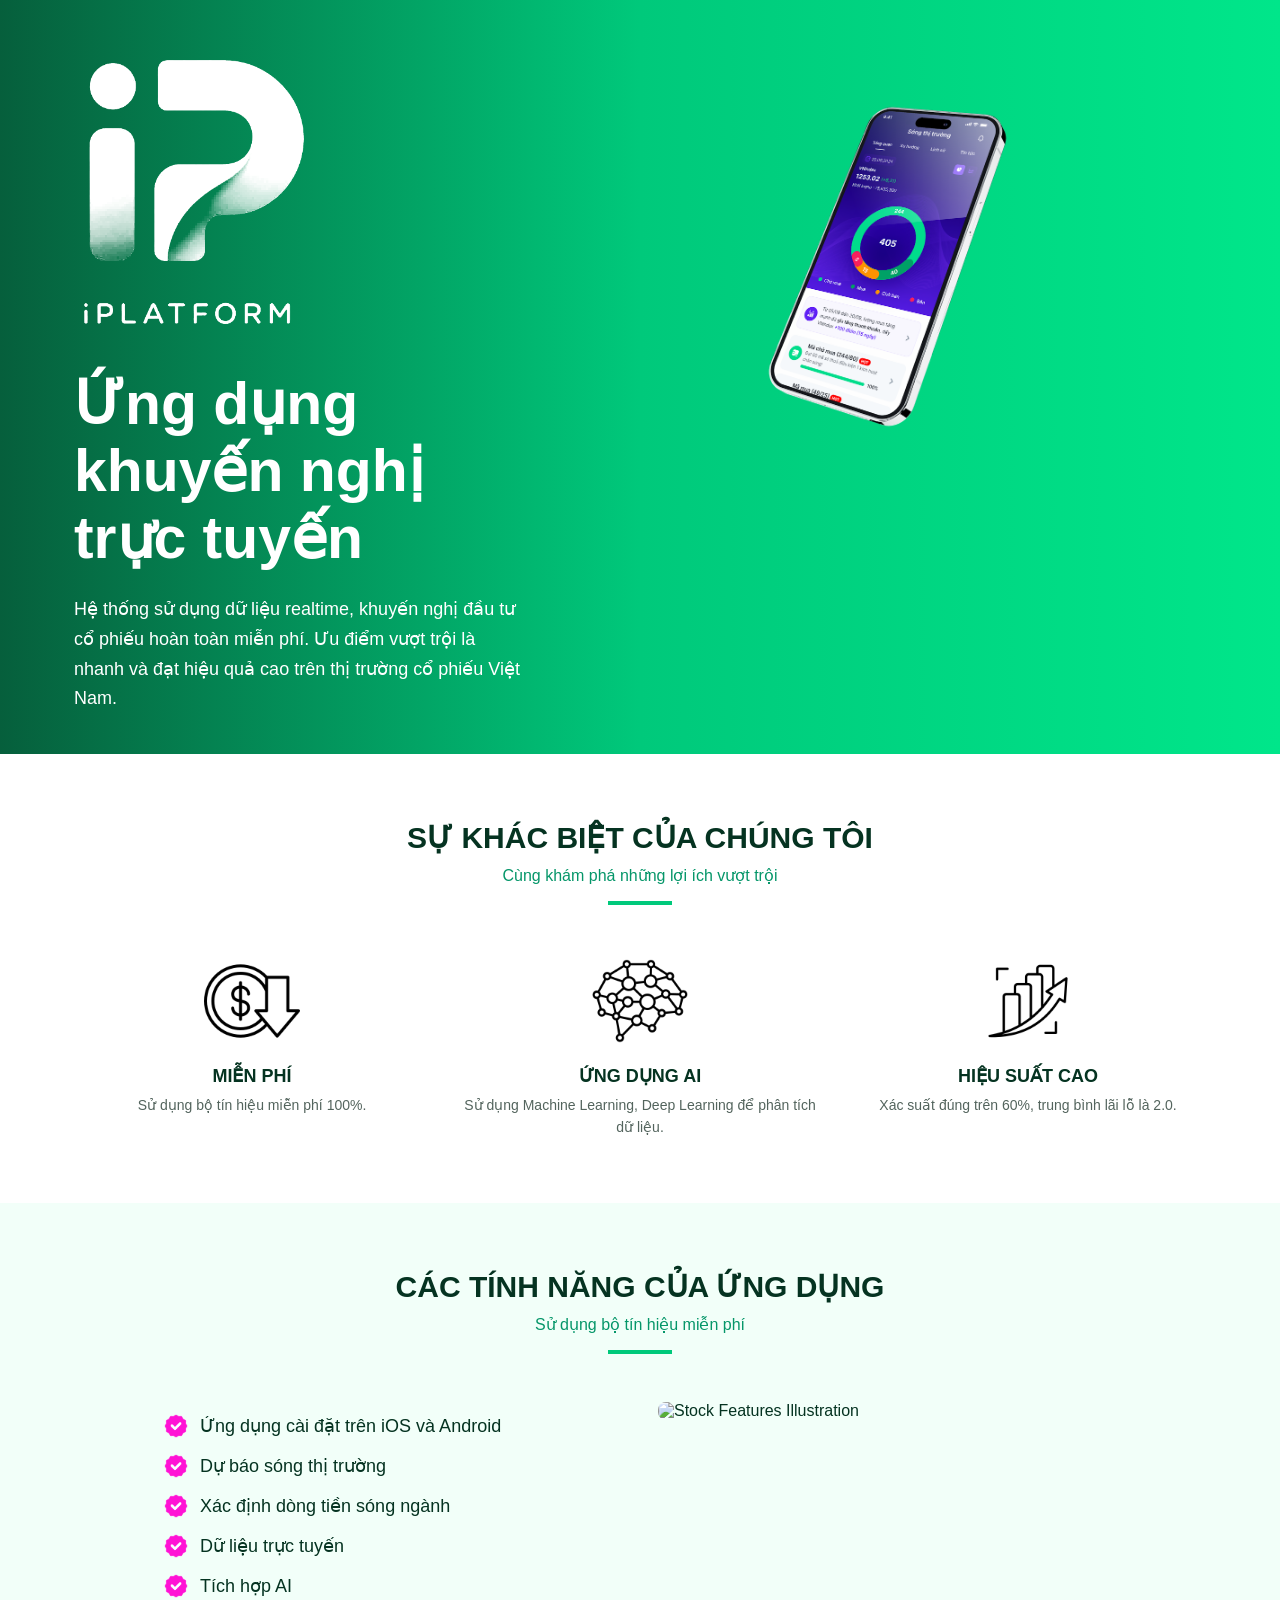
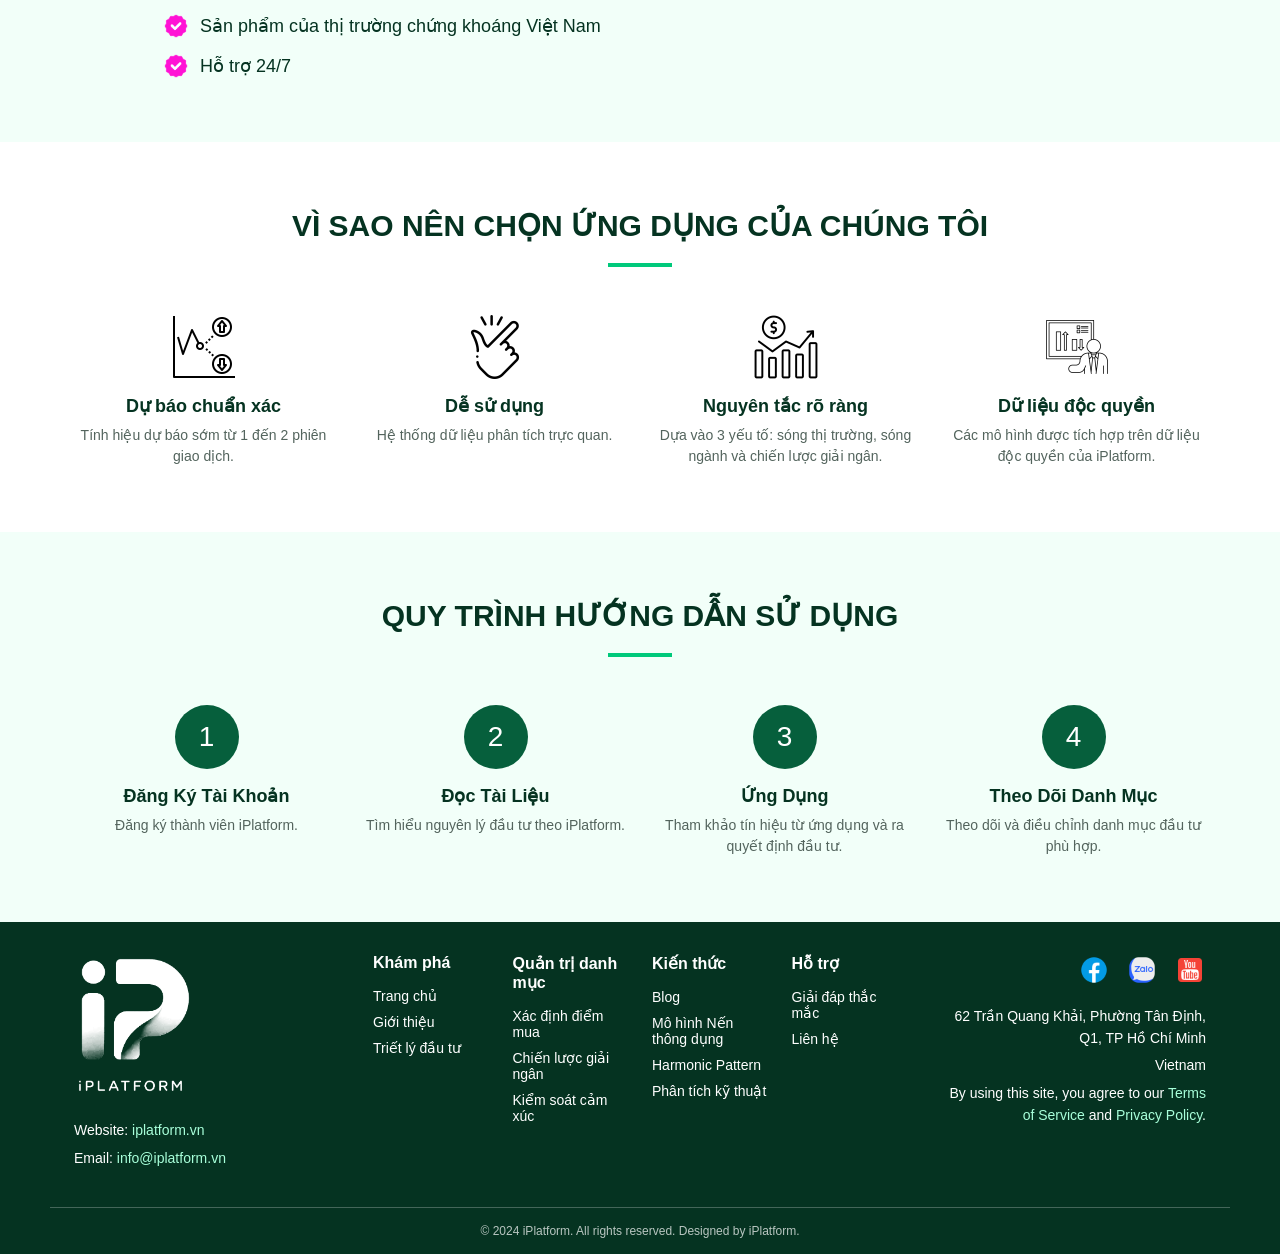
==== index.html @ efc43e3b "first commit" ====
<!doctype html>
<html lang="vi">
  <head>
    <meta charset="utf-8" />
    <meta name="viewport" content="width=device-width, initial-scale=1" />
    <title>iPlatform - Ung dung khuyen nghi truc tuyen</title>
    <meta
      name="description"
      content="He thong su dung du lieu realtime, khuyen nghi dau tu co phieu hoan toan mien phi."
    />
    <link rel="stylesheet" href="./styles.css" />
  </head>
  <body>
    <main class="page">
      <section class="hero">
        <div class="container hero-grid">
          <div class="hero-copy">
            <a class="logo-link hero-brand" href="#" aria-label="iPlatform">
              <img src="./images/iplatform-logo.png" alt="iPlatform" />
            </a>
            <h1>Ứng dụng khuyến nghị trực tuyến</h1>
            <p>
              Hệ thống sử dụng dữ liệu realtime, khuyến nghị đầu tư cổ phiếu
              hoàn toàn miễn phí. Ưu điểm vượt trội là nhanh và đạt hiệu quả
              cao trên thị trường cổ phiếu Việt Nam.
            </p>
          </div>
          <div class="hero-media">
            <img src="./images/stock-features.png" alt="Chart Illustration" />
          </div>
        </div>
      </section>

      <section class="section section-white">
        <div class="section-heading">
          <h2>SỰ KHÁC BIỆT CỦA CHÚNG TÔI</h2>
          <p>Cùng khám phá những lợi ích vượt trội</p>
          <span></span>
        </div>
        <div class="container feature-row">
          <article class="feature-card">
            <img src="./images/low-cost.png" alt="Low Cost" />
            <h3>MIỄN PHÍ</h3>
            <p>Sử dụng bộ tín hiệu miễn phí 100%.</p>
          </article>
          <article class="feature-card">
            <img src="./images/secure.png" alt="Secure" />
            <h3>ỨNG DỤNG AI</h3>
            <p>Sử dụng Machine Learning, Deep Learning để phân tích dữ liệu.</p>
          </article>
          <article class="feature-card">
            <img src="./images/profit.png" alt="High Profit" />
            <h3>HIỆU SUẤT CAO</h3>
            <p>Xác suất đúng trên 60%, trung bình lãi lỗ là 2.0.</p>
          </article>
        </div>
      </section>

      <section class="section section-soft">
        <div class="container narrow">
          <div class="section-heading">
            <h2>CÁC TÍNH NĂNG CỦA ỨNG DỤNG</h2>
            <p>Sử dụng bộ tín hiệu miễn phí</p>
            <span></span>
          </div>
          <div class="app-features">
            <ul>
              <li><img src="./images/check-icon.png" alt="" />Ứng dụng cài đặt trên iOS và Android</li>
              <li><img src="./images/check-icon.png" alt="" />Dự báo sóng thị trường</li>
              <li><img src="./images/check-icon.png" alt="" />Xác định dòng tiền sóng ngành</li>
              <li><img src="./images/check-icon.png" alt="" />Dữ liệu trực tuyến</li>
              <li><img src="./images/check-icon.png" alt="" />Tích hợp AI</li>
              <li><img src="./images/check-icon.png" alt="" />Sản phẩm của thị trường chứng khoáng Việt Nam</li>
              <li><img src="./images/check-icon.png" alt="" />Hỗ trợ 24/7</li>
            </ul>
            <img class="phone-art" src="./images/stock.png" alt="Stock Features Illustration" />
          </div>
        </div>
      </section>

      <section class="section section-white">
        <div class="container">
          <div class="section-heading">
            <h2>VÌ SAO NÊN CHỌN ỨNG DỤNG CỦA CHÚNG TÔI</h2>
            <span></span>
          </div>
          <div class="reason-grid">
            <article>
              <img src="./images/icon-fast-trade.png" alt="Giao dịch nhanh chóng" />
              <h3>Dự báo chuẩn xác</h3>
              <p>Tính hiệu dự báo sớm từ 1 đến 2 phiên giao dịch.</p>
            </article>
            <article>
              <img src="./images/icon-secure.png" alt="Bảo mật cao" />
              <h3>Dễ sử dụng</h3>
              <p>Hệ thống dữ liệu phân tích trực quan.</p>
            </article>
            <article>
              <img src="./images/icon-market.png" alt="Phân tích thị trường" />
              <h3>Nguyên tắc rõ ràng</h3>
              <p>Dựa vào 3 yếu tố: sóng thị trường, sóng ngành và chiến lược giải ngân.</p>
            </article>
            <article>
              <img src="./images/icon-support.png" alt="Hỗ trợ 24/7" />
              <h3>Dữ liệu độc quyền</h3>
              <p>Các mô hình được tích hợp trên dữ liệu độc quyền của iPlatform.</p>
            </article>
          </div>
        </div>
      </section>

      <section class="section section-soft">
        <div class="container">
          <div class="section-heading">
            <h2>QUY TRÌNH HƯỚNG DẪN SỬ DỤNG</h2>
            <span></span>
          </div>
          <div class="steps">
            <article>
              <div>1</div>
              <h3>Đăng Ký Tài Khoản</h3>
              <p>Đăng ký thành viên iPlatform.</p>
            </article>
            <article>
              <div>2</div>
              <h3>Đọc Tài Liệu</h3>
              <p>Tìm hiểu nguyên lý đầu tư theo iPlatform.</p>
            </article>
            <article>
              <div>3</div>
              <h3>Ứng Dụng</h3>
              <p>Tham khảo tín hiệu từ ứng dụng và ra quyết định đầu tư.</p>
            </article>
            <article>
              <div>4</div>
              <h3>Theo Dõi Danh Mục</h3>
              <p>Theo dõi và điều chỉnh danh mục đầu tư phù hợp.</p>
            </article>
          </div>
        </div>
      </section>
    </main>

    <footer class="footer">
      <div class="container footer-grid">
        <div class="footer-brand">
          <a class="logo-link footer-logo" href="#" aria-label="iPlatform">
            <img src="./images/iplatform-logo.png" alt="iPlatform" />
          </a>
          <p>Website: <a href="#">iplatform.vn</a></p>
          <p>Email: <a href="#">info@iplatform.vn</a></p>
        </div>
        <nav class="footer-links" aria-label="Footer">
          <div>
            <h3>Khám phá</h3>
            <a href="#">Trang chủ</a>
            <a href="#">Giới thiệu</a>
            <a href="#">Triết lý đầu tư</a>
          </div>
          <div>
            <h3>Quản trị danh mục</h3>
            <a href="#">Xác định điểm mua</a>
            <a href="#">Chiến lược giải ngân</a>
            <a href="#">Kiểm soát cảm xúc</a>
          </div>
          <div>
            <h3>Kiến thức</h3>
            <a href="#">Blog</a>
            <a href="#">Mô hình Nến thông dụng</a>
            <a href="#">Harmonic Pattern</a>
            <a href="#">Phân tích kỹ thuật</a>
          </div>
          <div>
            <h3>Hỗ trợ</h3>
            <a href="#">Giải đáp thắc mắc</a>
            <a href="#">Liên hệ</a>
          </div>
        </nav>
        <div class="footer-contact">
          <div class="socials">
            <a href="#"><img src="./images/facebook.png" alt="Facebook" /></a>
            <a href="#"><img src="./images/zalo.png" alt="Zalo" /></a>
            <a href="#"><img src="./images/youtube.png" alt="YouTube" /></a>
          </div>
          <p>62 Trần Quang Khải, Phường Tân Định, Q1, TP Hồ Chí Minh</p>
          <p>Vietnam</p>
          <p>
            By using this site, you agree to our
            <a href="#">Terms of Service</a> and <a href="#">Privacy Policy</a>.
          </p>
        </div>
      </div>
      <div class="container copyright">
        © 2024 iPlatform. All rights reserved. Designed by iPlatform.
      </div>
    </footer>
  </body>
</html>
---- styles.css ----
:root {
  --green-950: #053321;
  --green-900: #065f3c;
  --green-700: #059669;
  --green-600: #00c97b;
  --green-500: #00e68a;
  --green-100: #e8fff5;
  --green-50: #f2fff9;
  --text: #073323;
  --muted: #53645d;
  --white: #ffffff;
}

* {
  box-sizing: border-box;
}

html,
body {
  margin: 0;
  min-height: 100%;
  font-family: "Segoe UI", Roboto, "Helvetica Neue", Arial, sans-serif;
  color: var(--text);
  background: var(--white);
  -webkit-font-smoothing: antialiased;
  text-rendering: optimizeLegibility;
}

h1,
h2,
h3,
p,
a,
strong,
small,
li {
  font-family: inherit;
}

img {
  display: block;
  max-width: 100%;
}

a {
  color: inherit;
  text-decoration: none;
}

.page {
  min-height: 100vh;
}

.container {
  width: min(100%, 1180px);
  margin: 0 auto;
  padding: 0 24px;
}

.narrow {
  width: min(100%, 1000px);
}

.hero {
  min-height: 70vh;
  padding: 50px 0 40px;
  color: var(--white);
  background: linear-gradient(90deg, var(--green-900), var(--green-600), var(--green-500));
  display: flex;
  align-items: flex-start;
}

.hero-grid {
  display: grid;
  grid-template-columns: 5fr 7fr;
  gap: 40px;
  align-items: start;
}

.hero-copy {
  display: flex;
  flex-direction: column;
  align-items: flex-start;
  text-align: left;
}

.hero h1 {
  margin: 28px 0 0;
  font-size: clamp(38px, 4.6vw, 60px);
  line-height: 1.14;
  font-weight: 700;
}

.hero p {
  margin: 24px 0 0;
  font-size: 18px;
  line-height: 1.65;
}

.hero-media {
  display: flex;
  justify-content: center;
}

.hero-media img {
  width: 100%;
  max-width: 800px;
  border-radius: 8px;
}

.brand,
.logo-link {
  display: inline-flex;
  align-items: center;
  gap: 18px;
}

.hero-brand {
  margin-bottom: 8px;
}

.logo-link img {
  width: 220px;
  height: auto;
  object-fit: contain;
}

.hero-brand img {
  width: min(100%, 240px);
  max-width: 240px;
}

.brand-mark {
  width: 102px;
  height: 102px;
  border: 8px solid currentColor;
  border-top-color: transparent;
  border-radius: 0 0 56px 56px;
  position: relative;
  display: inline-flex;
  align-items: flex-end;
  justify-content: center;
  gap: 7px;
  padding: 0 12px 10px;
}

.brand-mark span {
  width: 13px;
  background: currentColor;
  border-radius: 6px 6px 0 0;
}

.brand-mark span:nth-child(1) {
  height: 63px;
}

.brand-mark span:nth-child(2) {
  height: 82px;
}

.brand-mark span:nth-child(3) {
  height: 43px;
}

.brand-text {
  display: grid;
  gap: 4px;
}

.brand-text strong {
  font-size: clamp(42px, 5vw, 76px);
  line-height: 1;
  font-weight: 700;
  letter-spacing: 0;
}

.brand-text small {
  font-size: clamp(18px, 2vw, 28px);
  line-height: 1.1;
}

.section {
  padding: 64px 0;
}

.section-white {
  background: var(--white);
  color: var(--green-950);
}

.section-soft {
  background: var(--green-50);
  color: var(--green-950);
}

.section-heading {
  margin: 0 auto 48px;
  text-align: center;
  padding: 0 24px;
}

.section-heading h2 {
  margin: 0;
  font-size: 30px;
  line-height: 1.35;
  font-weight: 700;
  text-transform: uppercase;
}

.section-heading p {
  margin: 8px 0 0;
  color: var(--green-700);
}

.section-heading span {
  display: block;
  width: 64px;
  height: 4px;
  margin: 16px auto 0;
  background: var(--green-600);
}

.feature-row {
  display: grid;
  grid-template-columns: repeat(3, 1fr);
  gap: 32px;
}

.feature-card,
.reason-grid article,
.steps article {
  text-align: center;
}

.feature-card img {
  width: 96px;
  height: 96px;
  margin: 0 auto 16px;
  object-fit: contain;
}

.feature-card h3,
.reason-grid h3,
.steps h3 {
  margin: 0;
  font-size: 18px;
  font-weight: 700;
}

.feature-card p,
.reason-grid p,
.steps p {
  margin: 8px auto 0;
  color: var(--muted);
  font-size: 14px;
  line-height: 1.55;
}

.app-features {
  display: flex;
  align-items: flex-start;
  gap: 36px;
}

.app-features ul {
  flex: 1;
  margin: 12px 0 0;
  padding: 0;
  list-style: none;
  display: grid;
  gap: 16px;
  font-size: 18px;
}

.app-features li {
  display: flex;
  align-items: center;
  gap: 12px;
}

.app-features li img {
  width: 24px;
  height: 24px;
  object-fit: contain;
  filter: hue-rotate(92deg) saturate(1.7) brightness(1.08);
}

.phone-art {
  flex: 1;
  width: min(100%, 420px);
  max-height: 520px;
  margin: 0 auto;
  border-radius: 8px;
  object-fit: contain;
}

.reason-grid {
  display: grid;
  grid-template-columns: repeat(4, 1fr);
  gap: 32px;
  margin-top: 32px;
}

.reason-grid img {
  width: 64px;
  height: 64px;
  margin: 0 auto 16px;
  object-fit: contain;
  filter: hue-rotate(92deg) saturate(1.35);
}

.steps {
  display: grid;
  grid-template-columns: repeat(4, 1fr);
  gap: 24px;
  margin-top: 32px;
}

.steps article div {
  width: 64px;
  height: 64px;
  margin: 0 auto 16px;
  border-radius: 50%;
  display: grid;
  place-items: center;
  background: var(--green-900);
  color: var(--white);
  font-size: 28px;
}

.footer {
  padding: 32px 0 0;
  color: var(--white);
  background: var(--green-950);
}

.footer-grid {
  display: grid;
  grid-template-columns: minmax(220px, 1fr) 2fr minmax(220px, 1fr);
  gap: 32px;
  align-items: start;
}

.footer .brand {
  gap: 12px;
  margin-bottom: 18px;
}

.footer-logo {
  margin-bottom: 18px;
}

.footer-logo img {
  width: 120px;
  height: auto;
  object-fit: contain;
}

.footer .brand-mark {
  width: 84px;
  height: 84px;
  border-width: 7px;
}

.footer .brand-text strong {
  font-size: 26px;
}

.footer .brand-text small {
  font-size: 12px;
}

.footer p {
  margin: 6px 0;
  font-size: 14px;
  line-height: 1.55;
}

.footer a:hover {
  text-decoration: underline;
}

.footer-brand a,
.footer-contact a {
  color: #a8ffda;
}

.footer-links {
  display: grid;
  grid-template-columns: repeat(4, 1fr);
  gap: 24px;
}

.footer-links h3 {
  margin: 0 0 16px;
  font-size: 16px;
}

.footer-links a {
  display: block;
  margin: 0 0 10px;
  font-size: 14px;
}

.footer-contact {
  text-align: right;
}

.socials {
  display: flex;
  justify-content: flex-end;
  gap: 16px;
  margin-bottom: 20px;
}

.socials img {
  width: 32px;
  height: 32px;
}

.copyright {
  margin-top: 32px;
  padding-top: 16px;
  padding-bottom: 16px;
  border-top: 1px solid rgba(255, 255, 255, 0.25);
  color: rgba(255, 255, 255, 0.72);
  text-align: center;
  font-size: 12px;
}

@media (max-width: 1024px) {
  .hero {
    min-height: 110vh;
  }

  .hero-grid,
  .app-features {
    grid-template-columns: 1fr;
    flex-direction: column;
  }

  .hero-copy {
    align-items: center;
    text-align: center;
  }

  .reason-grid,
  .steps {
    grid-template-columns: repeat(2, 1fr);
  }

  .footer-grid {
    grid-template-columns: 1fr;
  }

  .footer-links {
    grid-template-columns: repeat(2, 1fr);
  }

  .footer-contact {
    text-align: center;
  }

  .socials {
    justify-content: center;
  }
}

@media (max-width: 700px) {
  .hero {
    min-height: 110vh;
  }

  .container {
    padding: 0 20px;
  }

  .brand {
    flex-direction: column;
    gap: 14px;
    text-align: center;
  }

  .brand-text strong {
    font-size: 44px;
  }

  .brand-text small {
    font-size: 17px;
  }

  .feature-row,
  .reason-grid,
  .steps,
  .footer-links {
    grid-template-columns: 1fr;
  }

  .section-heading h2 {
    font-size: 26px;
  }
}
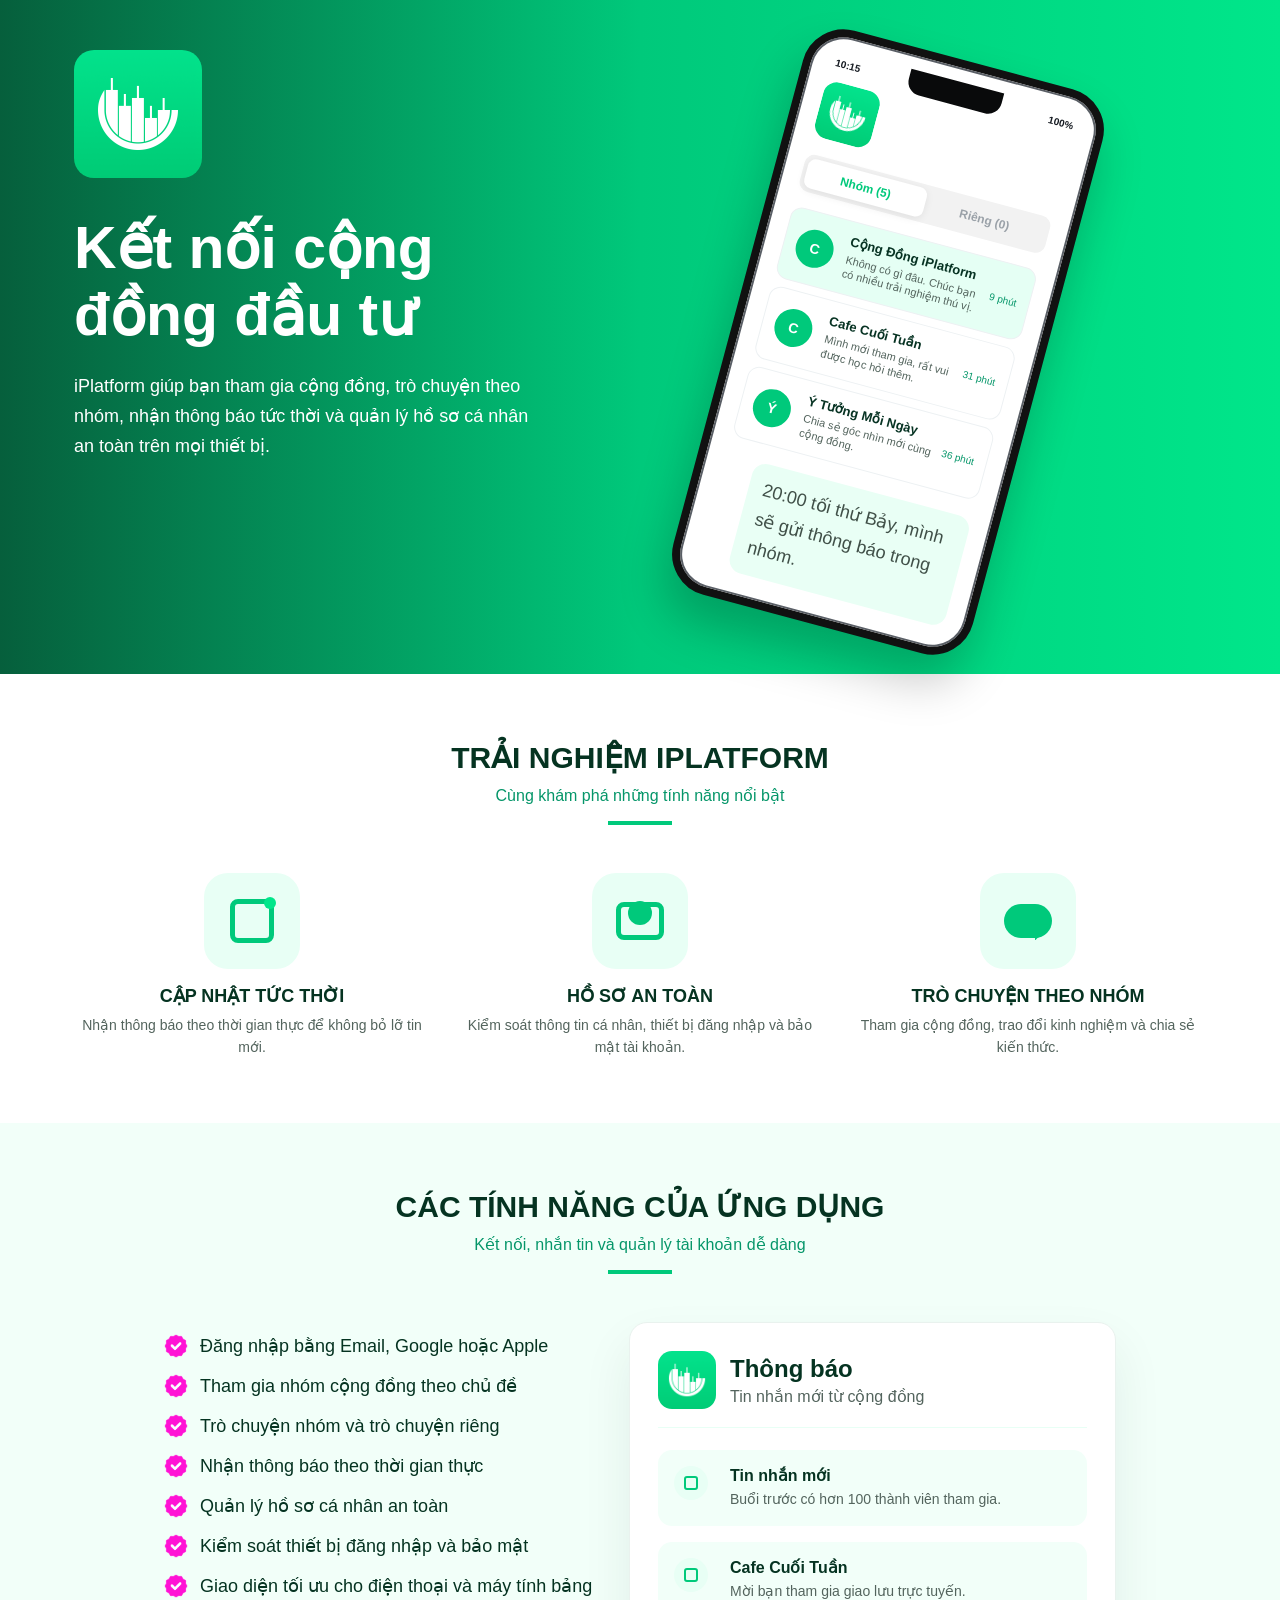
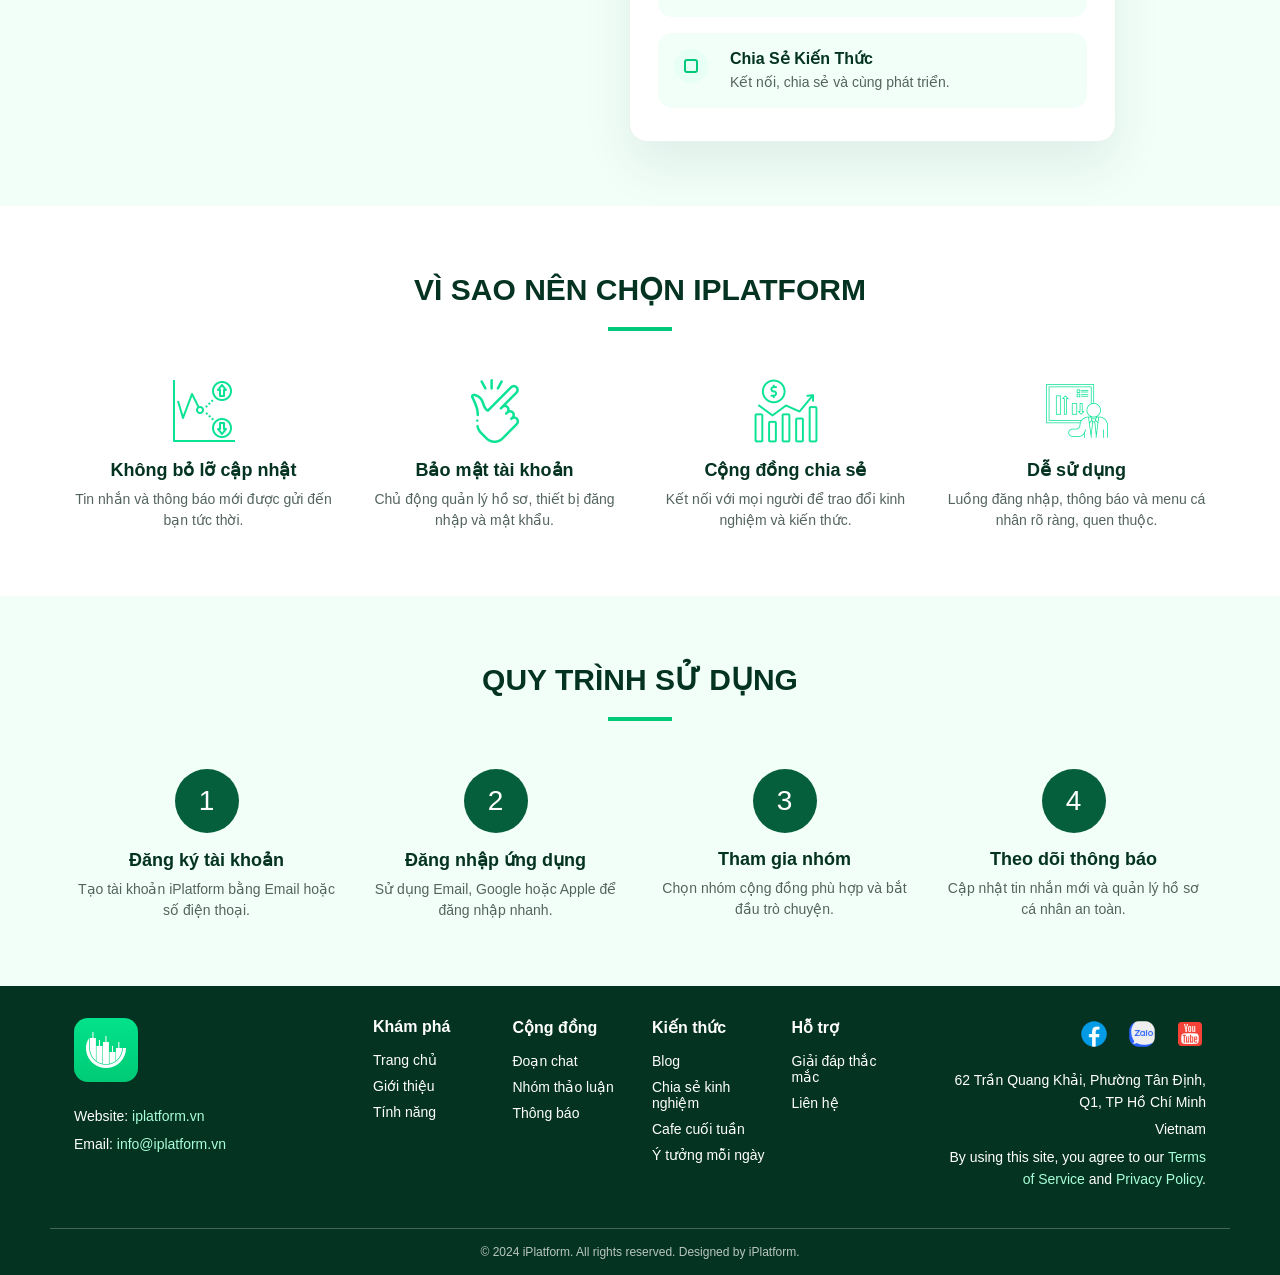
==== commit ed15738e: "ud" ====
--- a/index.html
+++ b/index.html
@@ -3,11 +3,12 @@
   <head>
     <meta charset="utf-8" />
     <meta name="viewport" content="width=device-width, initial-scale=1" />
-    <title>iPlatform - Ung dung khuyen nghi truc tuyen</title>
+    <title>iPlatform - Ket noi cong dong dau tu</title>
     <meta
       name="description"
-      content="He thong su dung du lieu realtime, khuyen nghi dau tu co phieu hoan toan mien phi."
+      content="Ung dung iPlatform giup ket noi cong dong, tro chuyen nhom va nhan thong bao theo thoi gian thuc."
     />
+    <link rel="icon" type="image/png" href="./images/large-logo.png" />
     <link rel="stylesheet" href="./styles.css" />
   </head>
   <body>
@@ -16,42 +17,78 @@
         <div class="container hero-grid">
           <div class="hero-copy">
             <a class="logo-link hero-brand" href="#" aria-label="iPlatform">
-              <img src="./images/iplatform-logo.png" alt="iPlatform" />
+              <img src="./images/large-logo.png" alt="iPlatform" />
             </a>
-            <h1>Ứng dụng khuyến nghị trực tuyến</h1>
+            <h1>Kết nối cộng đồng đầu tư</h1>
             <p>
-              Hệ thống sử dụng dữ liệu realtime, khuyến nghị đầu tư cổ phiếu
-              hoàn toàn miễn phí. Ưu điểm vượt trội là nhanh và đạt hiệu quả
-              cao trên thị trường cổ phiếu Việt Nam.
+              iPlatform giúp bạn tham gia cộng đồng, trò chuyện theo nhóm,
+              nhận thông báo tức thời và quản lý hồ sơ cá nhân an toàn trên
+              mọi thiết bị.
             </p>
           </div>
-          <div class="hero-media">
-            <img src="./images/stock-features.png" alt="Chart Illustration" />
+          <div class="hero-media app-preview-media" aria-label="Giao diện đoạn chat cộng đồng iPlatform">
+            <div class="chat-phone tilted-phone">
+              <div class="phone-status"><span>10:15</span><span>100%</span></div>
+              <div class="phone-notch"></div>
+              <div class="chat-preview-head">
+                <img src="./images/large-logo.png" alt="iPlatform" />
+                <div class="preview-tabs"><span>Nhóm (5)</span><span>Riêng (0)</span></div>
+              </div>
+              <div class="preview-chat-list">
+                <article class="active">
+                  <b>C</b>
+                  <div>
+                    <h3>Cộng Đồng iPlatform</h3>
+                    <p>Không có gì đâu. Chúc bạn có nhiều trải nghiệm thú vị.</p>
+                  </div>
+                  <small>9 phút</small>
+                </article>
+                <article>
+                  <b>C</b>
+                  <div>
+                    <h3>Cafe Cuối Tuần</h3>
+                    <p>Mình mới tham gia, rất vui được học hỏi thêm.</p>
+                  </div>
+                  <small>31 phút</small>
+                </article>
+                <article>
+                  <b>Ý</b>
+                  <div>
+                    <h3>Ý Tưởng Mỗi Ngày</h3>
+                    <p>Chia sẻ góc nhìn mới cùng cộng đồng.</p>
+                  </div>
+                  <small>36 phút</small>
+                </article>
+              </div>
+              <div class="preview-message">
+                <p>20:00 tối thứ Bảy, mình sẽ gửi thông báo trong nhóm.</p>
+              </div>
+            </div>
           </div>
         </div>
       </section>
 
       <section class="section section-white">
         <div class="section-heading">
-          <h2>SỰ KHÁC BIỆT CỦA CHÚNG TÔI</h2>
-          <p>Cùng khám phá những lợi ích vượt trội</p>
+          <h2>TRẢI NGHIỆM iPLATFORM</h2>
+          <p>Cùng khám phá những tính năng nổi bật</p>
           <span></span>
         </div>
         <div class="container feature-row">
           <article class="feature-card">
-            <img src="./images/low-cost.png" alt="Low Cost" />
-            <h3>MIỄN PHÍ</h3>
-            <p>Sử dụng bộ tín hiệu miễn phí 100%.</p>
+            <span class="app-feature-icon notify-icon" aria-hidden="true"></span>
+            <h3>CẬP NHẬT TỨC THỜI</h3>
+            <p>Nhận thông báo theo thời gian thực để không bỏ lỡ tin mới.</p>
           </article>
           <article class="feature-card">
-            <img src="./images/secure.png" alt="Secure" />
-            <h3>ỨNG DỤNG AI</h3>
-            <p>Sử dụng Machine Learning, Deep Learning để phân tích dữ liệu.</p>
+            <span class="app-feature-icon profile-icon" aria-hidden="true"></span>
+            <h3>HỒ SƠ AN TOÀN</h3>
+            <p>Kiểm soát thông tin cá nhân, thiết bị đăng nhập và bảo mật tài khoản.</p>
           </article>
           <article class="feature-card">
-            <img src="./images/profit.png" alt="High Profit" />
-            <h3>HIỆU SUẤT CAO</h3>
-            <p>Xác suất đúng trên 60%, trung bình lãi lỗ là 2.0.</p>
+            <span class="app-feature-icon chat-icon" aria-hidden="true"></span>
+            <h3>TRÒ CHUYỆN THEO NHÓM</h3>
+            <p>Tham gia cộng đồng, trao đổi kinh nghiệm và chia sẻ kiến thức.</p>
           </article>
         </div>
       </section>
@@ -60,20 +97,33 @@
         <div class="container narrow">
           <div class="section-heading">
             <h2>CÁC TÍNH NĂNG CỦA ỨNG DỤNG</h2>
-            <p>Sử dụng bộ tín hiệu miễn phí</p>
+            <p>Kết nối, nhắn tin và quản lý tài khoản dễ dàng</p>
             <span></span>
           </div>
           <div class="app-features">
             <ul>
-              <li><img src="./images/check-icon.png" alt="" />Ứng dụng cài đặt trên iOS và Android</li>
-              <li><img src="./images/check-icon.png" alt="" />Dự báo sóng thị trường</li>
-              <li><img src="./images/check-icon.png" alt="" />Xác định dòng tiền sóng ngành</li>
-              <li><img src="./images/check-icon.png" alt="" />Dữ liệu trực tuyến</li>
-              <li><img src="./images/check-icon.png" alt="" />Tích hợp AI</li>
-              <li><img src="./images/check-icon.png" alt="" />Sản phẩm của thị trường chứng khoáng Việt Nam</li>
-              <li><img src="./images/check-icon.png" alt="" />Hỗ trợ 24/7</li>
+              <li><img src="./images/check-icon.png" alt="" />Đăng nhập bằng Email, Google hoặc Apple</li>
+              <li><img src="./images/check-icon.png" alt="" />Tham gia nhóm cộng đồng theo chủ đề</li>
+              <li><img src="./images/check-icon.png" alt="" />Trò chuyện nhóm và trò chuyện riêng</li>
+              <li><img src="./images/check-icon.png" alt="" />Nhận thông báo theo thời gian thực</li>
+              <li><img src="./images/check-icon.png" alt="" />Quản lý hồ sơ cá nhân an toàn</li>
+              <li><img src="./images/check-icon.png" alt="" />Kiểm soát thiết bị đăng nhập và bảo mật</li>
+              <li><img src="./images/check-icon.png" alt="" />Giao diện tối ưu cho điện thoại và máy tính bảng</li>
             </ul>
-            <img class="phone-art" src="./images/stock.png" alt="Stock Features Illustration" />
+            <div class="phone-art community-panel" aria-label="Thông báo và trò chuyện cộng đồng">
+              <div class="community-header">
+                <img src="./images/large-logo.png" alt="" />
+                <div>
+                  <h3>Thông báo</h3>
+                  <p>Tin nhắn mới từ cộng đồng</p>
+                </div>
+              </div>
+              <div class="community-notices">
+                <article><span></span><div><h4>Tin nhắn mới</h4><p>Buổi trước có hơn 100 thành viên tham gia.</p></div></article>
+                <article><span></span><div><h4>Cafe Cuối Tuần</h4><p>Mời bạn tham gia giao lưu trực tuyến.</p></div></article>
+                <article><span></span><div><h4>Chia Sẻ Kiến Thức</h4><p>Kết nối, chia sẻ và cùng phát triển.</p></div></article>
+              </div>
+            </div>
           </div>
         </div>
       </section>
@@ -81,29 +131,29 @@
       <section class="section section-white">
         <div class="container">
           <div class="section-heading">
-            <h2>VÌ SAO NÊN CHỌN ỨNG DỤNG CỦA CHÚNG TÔI</h2>
+            <h2>VÌ SAO NÊN CHỌN iPLATFORM</h2>
             <span></span>
           </div>
           <div class="reason-grid">
             <article>
-              <img src="./images/icon-fast-trade.png" alt="Giao dịch nhanh chóng" />
-              <h3>Dự báo chuẩn xác</h3>
-              <p>Tính hiệu dự báo sớm từ 1 đến 2 phiên giao dịch.</p>
+              <img src="./images/icon-fast-trade.png" alt="Cập nhật nhanh chóng" />
+              <h3>Không bỏ lỡ cập nhật</h3>
+              <p>Tin nhắn và thông báo mới được gửi đến bạn tức thời.</p>
             </article>
             <article>
               <img src="./images/icon-secure.png" alt="Bảo mật cao" />
+              <h3>Bảo mật tài khoản</h3>
+              <p>Chủ động quản lý hồ sơ, thiết bị đăng nhập và mật khẩu.</p>
+            </article>
+            <article>
+              <img src="./images/icon-market.png" alt="Cộng đồng chia sẻ" />
+              <h3>Cộng đồng chia sẻ</h3>
+              <p>Kết nối với mọi người để trao đổi kinh nghiệm và kiến thức.</p>
+            </article>
+            <article>
+              <img src="./images/icon-support.png" alt="Dễ sử dụng" />
               <h3>Dễ sử dụng</h3>
-              <p>Hệ thống dữ liệu phân tích trực quan.</p>
-            </article>
-            <article>
-              <img src="./images/icon-market.png" alt="Phân tích thị trường" />
-              <h3>Nguyên tắc rõ ràng</h3>
-              <p>Dựa vào 3 yếu tố: sóng thị trường, sóng ngành và chiến lược giải ngân.</p>
-            </article>
-            <article>
-              <img src="./images/icon-support.png" alt="Hỗ trợ 24/7" />
-              <h3>Dữ liệu độc quyền</h3>
-              <p>Các mô hình được tích hợp trên dữ liệu độc quyền của iPlatform.</p>
+              <p>Luồng đăng nhập, thông báo và menu cá nhân rõ ràng, quen thuộc.</p>
             </article>
           </div>
         </div>
@@ -112,29 +162,29 @@
       <section class="section section-soft">
         <div class="container">
           <div class="section-heading">
-            <h2>QUY TRÌNH HƯỚNG DẪN SỬ DỤNG</h2>
+            <h2>QUY TRÌNH SỬ DỤNG</h2>
             <span></span>
           </div>
           <div class="steps">
             <article>
               <div>1</div>
-              <h3>Đăng Ký Tài Khoản</h3>
-              <p>Đăng ký thành viên iPlatform.</p>
+              <h3>Đăng ký tài khoản</h3>
+              <p>Tạo tài khoản iPlatform bằng Email hoặc số điện thoại.</p>
             </article>
             <article>
               <div>2</div>
-              <h3>Đọc Tài Liệu</h3>
-              <p>Tìm hiểu nguyên lý đầu tư theo iPlatform.</p>
+              <h3>Đăng nhập ứng dụng</h3>
+              <p>Sử dụng Email, Google hoặc Apple để đăng nhập nhanh.</p>
             </article>
             <article>
               <div>3</div>
-              <h3>Ứng Dụng</h3>
-              <p>Tham khảo tín hiệu từ ứng dụng và ra quyết định đầu tư.</p>
+              <h3>Tham gia nhóm</h3>
+              <p>Chọn nhóm cộng đồng phù hợp và bắt đầu trò chuyện.</p>
             </article>
             <article>
               <div>4</div>
-              <h3>Theo Dõi Danh Mục</h3>
-              <p>Theo dõi và điều chỉnh danh mục đầu tư phù hợp.</p>
+              <h3>Theo dõi thông báo</h3>
+              <p>Cập nhật tin nhắn mới và quản lý hồ sơ cá nhân an toàn.</p>
             </article>
           </div>
         </div>
@@ -145,7 +195,7 @@
       <div class="container footer-grid">
         <div class="footer-brand">
           <a class="logo-link footer-logo" href="#" aria-label="iPlatform">
-            <img src="./images/iplatform-logo.png" alt="iPlatform" />
+            <img src="./images/large-logo.png" alt="iPlatform" />
           </a>
           <p>Website: <a href="#">iplatform.vn</a></p>
           <p>Email: <a href="#">info@iplatform.vn</a></p>
@@ -155,25 +205,25 @@
             <h3>Khám phá</h3>
             <a href="#">Trang chủ</a>
             <a href="#">Giới thiệu</a>
-            <a href="#">Triết lý đầu tư</a>
-          </div>
-          <div>
-            <h3>Quản trị danh mục</h3>
-            <a href="#">Xác định điểm mua</a>
-            <a href="#">Chiến lược giải ngân</a>
-            <a href="#">Kiểm soát cảm xúc</a>
+            <a href="#">Tính năng</a>
+          </div>
+          <div>
+            <h3>Cộng đồng</h3>
+            <a href="#">Đoạn chat</a>
+            <a href="#">Nhóm thảo luận</a>
+            <a href="#">Thông báo</a>
           </div>
           <div>
             <h3>Kiến thức</h3>
             <a href="#">Blog</a>
-            <a href="#">Mô hình Nến thông dụng</a>
-            <a href="#">Harmonic Pattern</a>
-            <a href="#">Phân tích kỹ thuật</a>
+            <a href="#">Chia sẻ kinh nghiệm</a>
+            <a href="#">Cafe cuối tuần</a>
+            <a href="#">Ý tưởng mỗi ngày</a>
           </div>
           <div>
             <h3>Hỗ trợ</h3>
             <a href="#">Giải đáp thắc mắc</a>
-            <a href="#">Liên hệ</a>
+            <a href="./contact.html">Liên hệ</a>
           </div>
         </nav>
         <div class="footer-contact">
@@ -186,7 +236,7 @@
           <p>Vietnam</p>
           <p>
             By using this site, you agree to our
-            <a href="#">Terms of Service</a> and <a href="#">Privacy Policy</a>.
+            <a href="./terms-of-service.html">Terms of Service</a> and <a href="./privacy-policy.html">Privacy Policy</a>.
           </p>
         </div>
       </div>
--- a/styles.css
+++ b/styles.css
@@ -108,6 +108,150 @@
   border-radius: 8px;
 }
 
+.app-preview-media {
+  min-height: 420px;
+  align-items: center;
+}
+
+.chat-phone {
+  width: min(100%, 310px);
+  min-height: 560px;
+  padding: 46px 20px 22px;
+  border: 8px solid #111;
+  border-radius: 42px;
+  background: #fff;
+  color: var(--text);
+  box-shadow: 0 28px 48px rgba(0, 0, 0, 0.22), inset 0 0 0 2px #5a5f66;
+  position: relative;
+  overflow: hidden;
+}
+
+.tilted-phone {
+  transform: rotate(15deg);
+  transform-origin: center;
+}
+
+.phone-notch {
+  position: absolute;
+  top: 14px;
+  left: 50%;
+  width: 96px;
+  height: 24px;
+  border-radius: 0 0 14px 14px;
+  background: #090a0b;
+  transform: translateX(-50%);
+}
+
+.phone-status {
+  position: absolute;
+  top: 22px;
+  left: 24px;
+  right: 24px;
+  display: flex;
+  justify-content: space-between;
+  color: #161b22;
+  font-size: 10px;
+  font-weight: 700;
+  z-index: 2;
+}
+
+.chat-preview-head img {
+  width: 58px;
+  height: 58px;
+  margin: 0 0 18px;
+  border-radius: 14px;
+}
+
+.preview-tabs {
+  display: grid;
+  grid-template-columns: 1fr 1fr;
+  padding: 4px;
+  border-radius: 10px;
+  background: #f2f2f2;
+  font-size: 12px;
+  font-weight: 700;
+  text-align: center;
+}
+
+.preview-tabs span {
+  padding: 8px 6px;
+  border-radius: 8px;
+  color: #9aa1a8;
+}
+
+.preview-tabs span:first-child {
+  color: var(--green-600);
+  background: #fff;
+  box-shadow: 0 2px 8px rgba(0, 0, 0, 0.08);
+}
+
+.preview-chat-list {
+  margin-top: 16px;
+  display: grid;
+  gap: 8px;
+}
+
+.preview-chat-list article {
+  display: grid;
+  grid-template-columns: 42px 1fr auto;
+  gap: 10px;
+  align-items: center;
+  padding: 12px;
+  border-radius: 12px;
+  border: 1px solid #edf1f3;
+  background: #fff;
+}
+
+.preview-chat-list article.active {
+  background: #e5fff4;
+}
+
+.preview-chat-list b {
+  display: grid;
+  place-items: center;
+  width: 38px;
+  height: 38px;
+  border-radius: 50%;
+  background: var(--green-600);
+  color: #fff;
+  font-size: 14px;
+}
+
+.preview-chat-list h3 {
+  margin: 0;
+  font-size: 13px;
+  line-height: 1.2;
+}
+
+.preview-chat-list p {
+  margin: 3px 0 0;
+  color: var(--muted);
+  font-size: 11px;
+  line-height: 1.35;
+}
+
+.preview-chat-list small {
+  color: var(--green-700);
+  font-size: 10px;
+  white-space: nowrap;
+}
+
+.preview-message {
+  margin-top: 18px;
+  margin-left: auto;
+  width: 88%;
+  border-radius: 14px;
+  padding: 12px 14px;
+  background: #e9fff5;
+  color: #405048;
+  font-size: 12px;
+  line-height: 1.4;
+}
+
+.preview-message p {
+  margin: 0;
+}
+
 .brand,
 .logo-link {
   display: inline-flex;
@@ -120,14 +264,16 @@
 }
 
 .logo-link img {
-  width: 220px;
-  height: auto;
+  width: 96px;
+  height: 96px;
+  border-radius: 20px;
   object-fit: contain;
 }
 
 .hero-brand img {
-  width: min(100%, 240px);
-  max-width: 240px;
+  width: 128px;
+  height: 128px;
+  max-width: 128px;
 }
 
 .brand-mark {
@@ -237,6 +383,71 @@
   height: 96px;
   margin: 0 auto 16px;
   object-fit: contain;
+  filter: brightness(0) saturate(100%) invert(78%) sepia(76%) saturate(929%) hue-rotate(91deg) brightness(92%) contrast(92%);
+}
+
+.app-feature-icon {
+  width: 96px;
+  height: 96px;
+  margin: 0 auto 16px;
+  border-radius: 24px;
+  display: grid;
+  place-items: center;
+  background: var(--green-100);
+  position: relative;
+}
+
+.app-feature-icon::before,
+.app-feature-icon::after {
+  content: "";
+  position: absolute;
+}
+
+.notify-icon::before {
+  width: 34px;
+  height: 34px;
+  border: 5px solid var(--green-600);
+  border-radius: 8px;
+}
+
+.notify-icon::after {
+  right: 24px;
+  top: 24px;
+  width: 12px;
+  height: 12px;
+  border-radius: 50%;
+  background: var(--green-500);
+}
+
+.profile-icon::before {
+  width: 38px;
+  height: 28px;
+  border: 5px solid var(--green-600);
+  border-radius: 8px;
+}
+
+.profile-icon::after {
+  top: 28px;
+  width: 24px;
+  height: 24px;
+  border-radius: 50%;
+  background: var(--green-600);
+}
+
+.chat-icon::before {
+  width: 48px;
+  height: 34px;
+  border-radius: 18px;
+  background: var(--green-600);
+}
+
+.chat-icon::after {
+  right: 25px;
+  bottom: 29px;
+  width: 16px;
+  height: 16px;
+  background: var(--green-600);
+  clip-path: polygon(0 0, 100% 0, 0 100%);
 }
 
 .feature-card h3,
@@ -245,6 +456,7 @@
   margin: 0;
   font-size: 18px;
   font-weight: 700;
+  color: var(--green-950);
 }
 
 .feature-card p,
@@ -294,6 +506,84 @@
   object-fit: contain;
 }
 
+.community-panel {
+  max-height: none;
+  min-height: 420px;
+  padding: 28px;
+  border: 1px solid #e9f2ee;
+  border-radius: 18px;
+  background: #fff;
+  box-shadow: 0 24px 50px rgba(7, 51, 35, 0.08);
+}
+
+.community-header {
+  display: flex;
+  align-items: center;
+  gap: 14px;
+  padding-bottom: 18px;
+  border-bottom: 1px solid var(--green-100);
+}
+
+.community-header img {
+  width: 58px;
+  height: 58px;
+  border-radius: 14px;
+}
+
+.community-header h3 {
+  margin: 0;
+  font-size: 24px;
+}
+
+.community-header p {
+  margin: 4px 0 0;
+  color: var(--muted);
+}
+
+.community-notices {
+  display: grid;
+  gap: 16px;
+  margin-top: 22px;
+}
+
+.community-notices article {
+  display: grid;
+  grid-template-columns: 42px 1fr;
+  gap: 14px;
+  align-items: start;
+  padding: 16px;
+  border-radius: 14px;
+  background: var(--green-50);
+}
+
+.community-notices span {
+  width: 34px;
+  height: 34px;
+  border-radius: 50%;
+  background: var(--green-100);
+  position: relative;
+}
+
+.community-notices span::after {
+  content: "";
+  position: absolute;
+  inset: 10px;
+  border: 2px solid var(--green-600);
+  border-radius: 3px;
+}
+
+.community-notices h4 {
+  margin: 0;
+  font-size: 16px;
+}
+
+.community-notices p {
+  margin: 4px 0 0;
+  color: var(--muted);
+  font-size: 14px;
+  line-height: 1.45;
+}
+
 .reason-grid {
   display: grid;
   grid-template-columns: repeat(4, 1fr);
@@ -306,7 +596,7 @@
   height: 64px;
   margin: 0 auto 16px;
   object-fit: contain;
-  filter: hue-rotate(92deg) saturate(1.35);
+  filter: brightness(0) saturate(100%) invert(78%) sepia(76%) saturate(929%) hue-rotate(91deg) brightness(92%) contrast(92%);
 }
 
 .steps {
@@ -351,8 +641,9 @@
 }
 
 .footer-logo img {
-  width: 120px;
-  height: auto;
+  width: 64px;
+  height: 64px;
+  border-radius: 14px;
   object-fit: contain;
 }
 
@@ -444,6 +735,10 @@
     text-align: center;
   }
 
+  .tilted-phone {
+    transform: none;
+  }
+
   .reason-grid,
   .steps {
     grid-template-columns: repeat(2, 1fr);
@@ -500,3 +795,234 @@
     font-size: 26px;
   }
 }
+
+.legal-page {
+  min-height: 100vh;
+  background: #f7fbf9;
+  color: var(--text);
+}
+
+.legal-hero {
+  padding: 22px 0;
+  background: var(--green-950);
+  color: var(--white);
+}
+
+.legal-hero-inner {
+  display: flex;
+  align-items: center;
+  justify-content: space-between;
+  gap: 20px;
+}
+
+.legal-logo img {
+  width: 64px;
+  height: 64px;
+  border-radius: 14px;
+}
+
+.legal-back-link {
+  color: #a8ffda;
+  font-size: 14px;
+  font-weight: 700;
+}
+
+.legal-back-link:hover {
+  text-decoration: underline;
+}
+
+.legal-document {
+  width: min(100%, 920px);
+  padding-top: 56px;
+  padding-bottom: 72px;
+}
+
+.legal-kicker {
+  margin: 0 0 10px;
+  color: var(--green-700);
+  font-weight: 700;
+}
+
+.legal-document h1 {
+  margin: 0;
+  color: var(--green-950);
+  font-size: clamp(34px, 5vw, 52px);
+  line-height: 1.14;
+  text-transform: uppercase;
+}
+
+.legal-updated {
+  margin: 14px 0 34px;
+  color: var(--muted);
+  font-weight: 700;
+}
+
+.legal-document h2 {
+  margin: 34px 0 12px;
+  color: var(--green-950);
+  font-size: 24px;
+  line-height: 1.35;
+  text-transform: uppercase;
+}
+
+.legal-document h3 {
+  margin: 24px 0 10px;
+  color: var(--green-900);
+  font-size: 18px;
+  line-height: 1.35;
+}
+
+.legal-document p,
+.legal-document li {
+  color: #263c33;
+  font-size: 16px;
+  line-height: 1.75;
+}
+
+.legal-document p {
+  margin: 0 0 12px;
+}
+
+.legal-document ul {
+  margin: 0 0 16px;
+  padding-left: 24px;
+}
+
+.legal-document li {
+  margin: 4px 0;
+}
+
+@media (max-width: 700px) {
+  .legal-hero-inner {
+    align-items: flex-start;
+    flex-direction: column;
+  }
+
+  .legal-document {
+    padding-top: 40px;
+    padding-bottom: 56px;
+  }
+}
+.contact-page {
+  min-height: 100vh;
+  background: #f7fbf9;
+  color: var(--text);
+}
+
+.contact-shell {
+  width: min(100%, 920px);
+  padding-top: 56px;
+  padding-bottom: 72px;
+  display: grid;
+  grid-template-columns: minmax(240px, 0.8fr) minmax(320px, 1fr);
+  gap: 44px;
+  align-items: start;
+}
+
+.contact-copy h1 {
+  margin: 0;
+  color: var(--green-950);
+  font-size: clamp(36px, 5vw, 56px);
+  line-height: 1.12;
+}
+
+.contact-copy p:last-child {
+  margin: 18px 0 0;
+  color: var(--muted);
+  font-size: 17px;
+  line-height: 1.7;
+}
+
+.contact-form {
+  padding: 28px;
+  border: 1px solid #e2eee9;
+  border-radius: 8px;
+  background: var(--white);
+  box-shadow: 0 20px 44px rgba(7, 51, 35, 0.08);
+}
+
+.form-field {
+  display: grid;
+  gap: 8px;
+  margin-bottom: 18px;
+}
+
+.form-field label {
+  color: var(--green-950);
+  font-size: 14px;
+  font-weight: 700;
+}
+
+.form-field input,
+.form-field textarea {
+  width: 100%;
+  border: 1px solid #cfe0d8;
+  border-radius: 6px;
+  padding: 12px 14px;
+  color: var(--text);
+  font: inherit;
+  background: #fbfffd;
+}
+
+.form-field textarea {
+  resize: vertical;
+  min-height: 150px;
+}
+
+.form-field input:focus,
+.form-field textarea:focus {
+  outline: 3px solid rgba(0, 201, 123, 0.18);
+  border-color: var(--green-600);
+}
+
+.contact-submit {
+  width: 100%;
+  min-height: 48px;
+  border: 0;
+  border-radius: 6px;
+  color: var(--white);
+  background: var(--green-900);
+  font: inherit;
+  font-weight: 700;
+  cursor: pointer;
+}
+
+.contact-submit:hover {
+  background: var(--green-700);
+}
+
+.contact-submit:disabled {
+  cursor: not-allowed;
+  opacity: 0.65;
+}
+
+.form-status {
+  min-height: 22px;
+  margin: 14px 0 0;
+  color: var(--muted);
+  font-size: 14px;
+  line-height: 1.55;
+}
+
+.form-status.success {
+  color: var(--green-700);
+  font-weight: 700;
+}
+
+.form-status.error {
+  color: #b42318;
+  font-weight: 700;
+}
+
+@media (max-width: 800px) {
+  .contact-shell {
+    grid-template-columns: 1fr;
+    gap: 28px;
+    padding-top: 40px;
+    padding-bottom: 56px;
+  }
+
+  .contact-form {
+    padding: 22px;
+  }
+}
